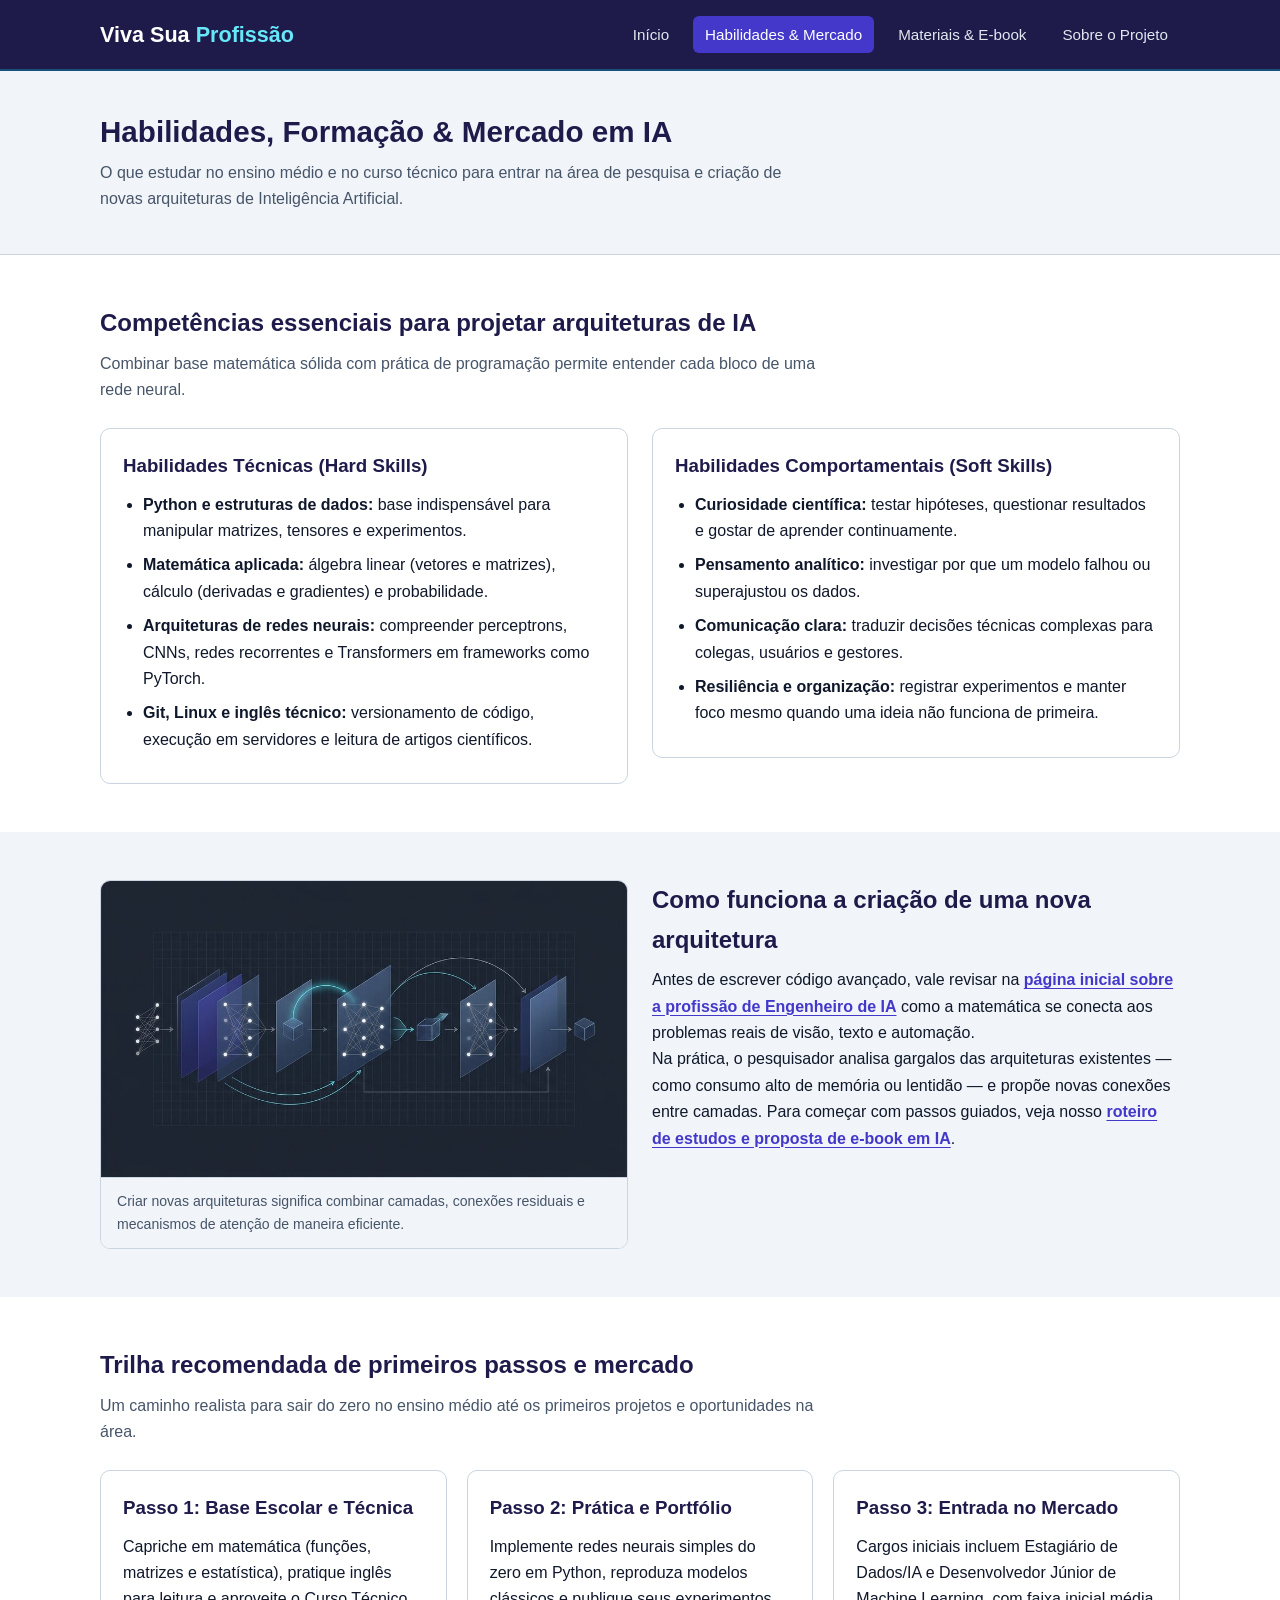
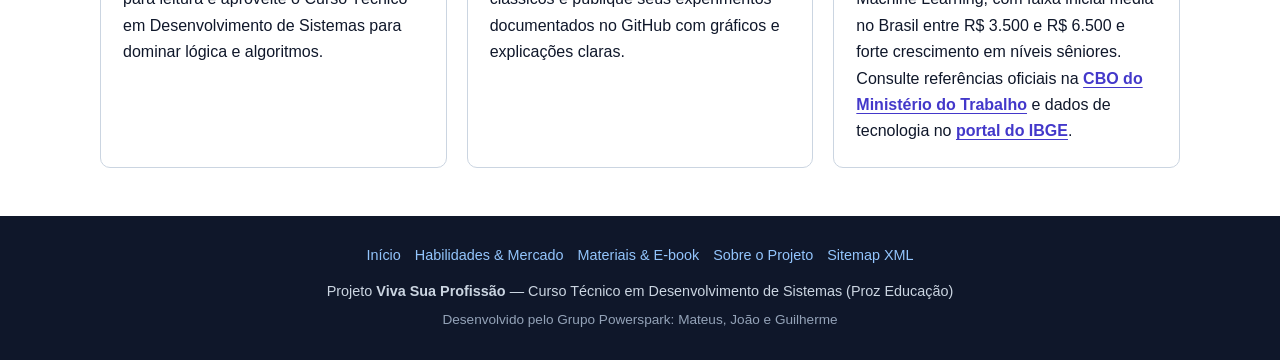
==== pages/habilidades.html @ 0f50e83a "Publica portal Viva Sua Profissao (IA e Arquiteturas) com SEO completo" ====
<!DOCTYPE html>
<html lang="pt-BR">
<head>
  <meta charset="UTF-8">
  <meta name="viewport" content="width=device-width, initial-scale=1.0">
  <title>Habilidades, Formação e Mercado de IA | Viva Sua Profissão</title>
  <meta name="description" content="Conheça as habilidades técnicas e comportamentais, a trilha de estudos, os cargos iniciais e as perspectivas do mercado para Engenheiro de IA.">
  <link rel="stylesheet" href="../css/style.css">
</head>
<body>

  <header class="topo">
    <div class="container">
      <a href="../index.html" class="logo">Viva Sua <span>Profissão</span></a>
      <nav aria-label="Menu principal">
        <ul class="menu">
          <li><a href="../index.html">Início</a></li>
          <li><a href="habilidades.html" class="ativo">Habilidades &amp; Mercado</a></li>
          <li><a href="materiais.html">Materiais &amp; E-book</a></li>
          <li><a href="sobre.html">Sobre o Projeto</a></li>
        </ul>
      </nav>
    </div>
  </header>

  <main>
    <section class="cabecalho-pagina">
      <div class="container">
        <h1>Habilidades, Formação &amp; Mercado em IA</h1>
        <p>
          O que estudar no ensino médio e no curso técnico para entrar na área de pesquisa e criação de novas arquiteturas de Inteligência Artificial.
        </p>
      </div>
    </section>

    <section class="secao">
      <div class="container">
        <h2>Competências essenciais para projetar arquiteturas de IA</h2>
        <p class="subtitulo">
          Combinar base matemática sólida com prática de programação permite entender cada bloco de uma rede neural.
        </p>

        <div class="grid-duas-colunas">
          <article class="card">
            <h3>Habilidades Técnicas (Hard Skills)</h3>
            <ul class="lista-simples">
              <li><strong>Python e estruturas de dados:</strong> base indispensável para manipular matrizes, tensores e experimentos.</li>
              <li><strong>Matemática aplicada:</strong> álgebra linear (vetores e matrizes), cálculo (derivadas e gradientes) e probabilidade.</li>
              <li><strong>Arquiteturas de redes neurais:</strong> compreender perceptrons, CNNs, redes recorrentes e Transformers em frameworks como PyTorch.</li>
              <li><strong>Git, Linux e inglês técnico:</strong> versionamento de código, execução em servidores e leitura de artigos científicos.</li>
            </ul>
          </article>

          <article class="card">
            <h3>Habilidades Comportamentais (Soft Skills)</h3>
            <ul class="lista-simples">
              <li><strong>Curiosidade científica:</strong> testar hipóteses, questionar resultados e gostar de aprender continuamente.</li>
              <li><strong>Pensamento analítico:</strong> investigar por que um modelo falhou ou superajustou os dados.</li>
              <li><strong>Comunicação clara:</strong> traduzir decisões técnicas complexas para colegas, usuários e gestores.</li>
              <li><strong>Resiliência e organização:</strong> registrar experimentos e manter foco mesmo quando uma ideia não funciona de primeira.</li>
            </ul>
          </article>
        </div>
      </div>
    </section>

    <section class="secao secao-cinza">
      <div class="container">
        <div class="grid-duas-colunas">
          <figure class="midia-destaque">
            <img
              src="../img/pesquisa-arquitetura-neural.jpg"
              alt="Diagrama esquemático de uma arquitetura de rede neural modular com camadas conectadas e fluxos de atenção em azul e ciano"
              width="960"
              height="540"
              loading="lazy"
            >
            <figcaption>
              Criar novas arquiteturas significa combinar camadas, conexões residuais e mecanismos de atenção de maneira eficiente.
            </figcaption>
          </figure>

          <div>
            <h2>Como funciona a criação de uma nova arquitetura</h2>
            <p>
              Antes de escrever código avançado, vale revisar na
              <a href="../index.html" class="link-contextual">página inicial sobre a profissão de Engenheiro de IA</a>
              como a matemática se conecta aos problemas reais de visão, texto e automação.
            </p>
            <p>
              Na prática, o pesquisador analisa gargalos das arquiteturas existentes — como consumo alto de
              memória ou lentidão — e propõe novas conexões entre camadas. Para começar com passos guiados,
              veja nosso <a href="materiais.html" class="link-contextual">roteiro de estudos e proposta de e-book em IA</a>.
            </p>
          </div>
        </div>
      </div>
    </section>

    <section class="secao">
      <div class="container">
        <h2>Trilha recomendada de primeiros passos e mercado</h2>
        <p class="subtitulo">
          Um caminho realista para sair do zero no ensino médio até os primeiros projetos e oportunidades na área.
        </p>

        <div class="grid-cards">
          <article class="card">
            <h3>Passo 1: Base Escolar e Técnica</h3>
            <p>
              Capriche em matemática (funções, matrizes e estatística), pratique inglês para leitura e
              aproveite o Curso Técnico em Desenvolvimento de Sistemas para dominar lógica e algoritmos.
            </p>
          </article>

          <article class="card">
            <h3>Passo 2: Prática e Portfólio</h3>
            <p>
              Implemente redes neurais simples do zero em Python, reproduza modelos clássicos e publique seus
              experimentos documentados no GitHub com gráficos e explicações claras.
            </p>
          </article>

          <article class="card">
            <h3>Passo 3: Entrada no Mercado</h3>
            <p>
              Cargos iniciais incluem Estagiário de Dados/IA e Desenvolvedor Júnior de Machine Learning, com
              faixa inicial média no Brasil entre R$ 3.500 e R$ 6.500 e forte crescimento em níveis sêniores.
              Consulte referências oficiais na
              <a href="https://www.gov.br/trabalho-e-emprego/pt-br/assuntos/cbo" class="link-contextual" target="_blank" rel="noopener noreferrer">CBO do Ministério do Trabalho</a>
              e dados de tecnologia no
              <a href="https://www.ibge.gov.br/" class="link-contextual" target="_blank" rel="noopener noreferrer">portal do IBGE</a>.
            </p>
          </article>
        </div>
      </div>
    </section>
  </main>

  <footer class="rodape">
    <div class="container">
      <ul class="rodape-links" aria-label="Links rápidos do rodapé">
        <li><a href="../index.html">Início</a></li>
        <li><a href="habilidades.html">Habilidades &amp; Mercado</a></li>
        <li><a href="materiais.html">Materiais &amp; E-book</a></li>
        <li><a href="sobre.html">Sobre o Projeto</a></li>
        <li><a href="../sitemap.xml">Sitemap XML</a></li>
      </ul>
      <p>Projeto <strong>Viva Sua Profissão</strong> — Curso Técnico em Desenvolvimento de Sistemas (Proz Educação)</p>
      <p class="creditos">Desenvolvido pelo Grupo Powerspark: Mateus, João e Guilherme</p>
    </div>
  </footer>

</body>
</html>
---- css/style.css ----
/* =========================================================
   PROJETO VIVA SUA PROFISSÃO — GRUPO POWERSPARK
   Profissão: Engenheiro de Inteligência Artificial (Pesquisa & Arquiteturas)
   ========================================================= */

:root {
  --cor-primaria: #4338ca;
  --cor-primaria-escura: #1e1b4b;
  --cor-destaque: #06b6d4;
  --cor-fundo: #ffffff;
  --cor-fundo-suave: #f1f5f9;
  --cor-texto: #0f172a;
  --cor-texto-suave: #475569;
  --cor-borda: #cbd5e1;
}

/* Reset básico */
* {
  margin: 0;
  padding: 0;
  box-sizing: border-box;
}

body {
  font-family: Arial, Helvetica, sans-serif;
  color: var(--cor-texto);
  background-color: var(--cor-fundo);
  line-height: 1.65;
  overflow-x: hidden;
}

img {
  max-width: 100%;
  height: auto;
  display: block;
}

.container {
  width: 90%;
  max-width: 1080px;
  margin: 0 auto;
}

/* Links contextuais dentro de parágrafos e listas */
.link-contextual {
  color: var(--cor-primaria);
  font-weight: bold;
  text-decoration: underline;
  text-underline-offset: 3px;
}

.link-contextual:hover {
  color: var(--cor-primaria-escura);
}

.secao-destaque .link-contextual {
  color: #67e8f9;
}

.secao-destaque .link-contextual:hover {
  color: #ffffff;
}

/* Cabeçalho e Navegação */
.topo {
  background-color: var(--cor-primaria-escura);
  color: #ffffff;
  padding: 16px 0;
  border-bottom: 2px solid rgba(6, 182, 212, 0.35);
}

.topo .container {
  display: flex;
  justify-content: space-between;
  align-items: center;
  flex-wrap: wrap;
  gap: 12px;
}

.logo {
  color: #ffffff;
  text-decoration: none;
  font-size: 1.35rem;
  font-weight: bold;
}

.logo span {
  color: #67e8f9;
}

.menu {
  list-style: none;
  display: flex;
  gap: 12px;
  flex-wrap: wrap;
}

.menu a {
  display: inline-block;
  color: #e2e8f0;
  text-decoration: none;
  font-size: 0.95rem;
  padding: 6px 12px;
  border-radius: 6px;
  transition: background-color 0.2s, color 0.2s;
}

.menu a:hover,
.menu a.ativo {
  background-color: var(--cor-primaria);
  color: #ffffff;
}

/* Hero (Banner Inicial) */
.hero {
  background: linear-gradient(135deg, var(--cor-primaria-escura), var(--cor-primaria));
  color: #ffffff;
  padding: 64px 0;
}

.etiqueta {
  display: inline-block;
  background-color: rgba(103, 232, 249, 0.16);
  color: #a5f3fc;
  border: 1px solid rgba(103, 232, 249, 0.35);
  padding: 4px 12px;
  border-radius: 999px;
  font-size: 0.82rem;
  font-weight: bold;
  margin-bottom: 14px;
}

.card .etiqueta {
  background-color: #e0e7ff;
  color: var(--cor-primaria-escura);
  border-color: #c7d2fe;
}

.hero h1 {
  font-size: 2.15rem;
  line-height: 1.25;
  margin-bottom: 14px;
  max-width: 780px;
}

.hero p {
  font-size: 1.08rem;
  max-width: 680px;
  margin-bottom: 24px;
  color: #e2e8f0;
}

.botoes-hero {
  display: flex;
  gap: 12px;
  flex-wrap: wrap;
}

/* Botões */
.btn {
  display: inline-block;
  padding: 11px 20px;
  border-radius: 8px;
  text-decoration: none;
  font-weight: bold;
  font-size: 0.95rem;
  border: none;
  cursor: pointer;
  transition: transform 0.15s, opacity 0.15s;
}

.btn:hover {
  opacity: 0.94;
}

.btn-primario {
  background-color: #ffffff;
  color: var(--cor-primaria-escura);
}

.secao .btn-primario,
.card .btn-primario {
  background-color: var(--cor-primaria);
  color: #ffffff;
}

.btn-secundario {
  background-color: transparent;
  color: #ffffff;
  border: 2px solid #ffffff;
}

/* Cabeçalho das Páginas Internas */
.cabecalho-pagina {
  background-color: var(--cor-fundo-suave);
  padding: 42px 0;
  border-bottom: 1px solid var(--cor-borda);
}

.cabecalho-pagina h1 {
  font-size: 1.85rem;
  line-height: 1.3;
  color: var(--cor-primaria-escura);
  margin-bottom: 8px;
}

.cabecalho-pagina p {
  color: var(--cor-texto-suave);
  max-width: 720px;
}

/* Seções e Grids */
.secao {
  padding: 48px 0;
}

.secao-cinza {
  background-color: var(--cor-fundo-suave);
}

.secao-destaque {
  background: linear-gradient(135deg, var(--cor-primaria-escura), #312e81);
  color: #ffffff;
  text-align: center;
}

.secao-destaque p {
  max-width: 660px;
  margin: 12px auto 22px;
  color: #cbd5e1;
}

.secao h2 {
  font-size: 1.5rem;
  margin-bottom: 8px;
  color: var(--cor-primaria-escura);
}

.secao-destaque h2 {
  color: #ffffff;
}

.subtitulo {
  color: var(--cor-texto-suave);
  margin-bottom: 24px;
  max-width: 720px;
}

.grid-cards {
  display: grid;
  grid-template-columns: repeat(auto-fit, minmax(min(100%, 260px), 1fr));
  gap: 20px;
  margin-top: 20px;
}

.grid-duas-colunas {
  display: grid;
  grid-template-columns: repeat(auto-fit, minmax(min(100%, 300px), 1fr));
  gap: 24px;
  align-items: start;
}

.card {
  background-color: #ffffff;
  border: 1px solid var(--cor-borda);
  border-radius: 10px;
  padding: 22px;
}

.card h2,
.card h3 {
  color: var(--cor-primaria-escura);
  margin-bottom: 10px;
}

.card p + p {
  margin-top: 10px;
}

.lista-simples {
  padding-left: 20px;
  margin-top: 10px;
}

.lista-simples li {
  margin-bottom: 8px;
}

/* Blocos de mídia otimizada */
.midia-destaque {
  background-color: #ffffff;
  border: 1px solid var(--cor-borda);
  border-radius: 10px;
  overflow: hidden;
}

.midia-destaque img {
  width: 100%;
  height: auto;
  object-fit: cover;
}

.midia-destaque figcaption {
  padding: 12px 16px;
  font-size: 0.88rem;
  color: var(--cor-texto-suave);
  background-color: var(--cor-fundo-suave);
  border-top: 1px solid var(--cor-borda);
}

/* Caixa de Banner */
.caixa-banner {
  border: 1px solid var(--cor-borda);
  background-color: var(--cor-fundo-suave);
  border-radius: 10px;
  padding: 16px;
  text-align: center;
  color: var(--cor-texto-suave);
}

.caixa-banner img {
  width: 100%;
  border-radius: 8px;
}

.caixa-banner figcaption {
  margin-top: 10px;
  font-size: 0.88rem;
}

/* Formulário simulado da Landing Page */
.form-simulado {
  display: flex;
  flex-direction: column;
  gap: 10px;
  margin-top: 14px;
}

.form-simulado label {
  font-weight: bold;
  font-size: 0.9rem;
}

.form-simulado input {
  padding: 10px;
  border: 1px solid var(--cor-borda);
  border-radius: 6px;
  font-size: 0.95rem;
  width: 100%;
}

.form-feedback {
  margin-top: 12px;
  font-size: 0.9rem;
  color: var(--cor-primaria-escura);
  font-weight: bold;
}

/* Rodapé */
.rodape {
  background-color: #0f172a;
  color: #cbd5e1;
  text-align: center;
  padding: 28px 0;
  font-size: 0.9rem;
}

.rodape-links {
  display: flex;
  justify-content: center;
  flex-wrap: wrap;
  gap: 14px;
  margin-bottom: 12px;
  list-style: none;
}

.rodape-links a {
  color: #93c5fd;
  text-decoration: none;
}

.rodape-links a:hover {
  text-decoration: underline;
}

.rodape .creditos {
  margin-top: 6px;
  font-size: 0.85rem;
  color: #94a3b8;
}

/* Responsividade Mobile */
@media (max-width: 720px) {
  .hero {
    padding: 44px 0;
  }

  .hero h1 {
    font-size: 1.65rem;
  }

  .cabecalho-pagina h1 {
    font-size: 1.5rem;
  }

  .topo .container {
    flex-direction: column;
    align-items: flex-start;
  }

  .menu {
    gap: 8px;
  }

  .menu a {
    padding: 6px 8px;
    font-size: 0.9rem;
  }
}
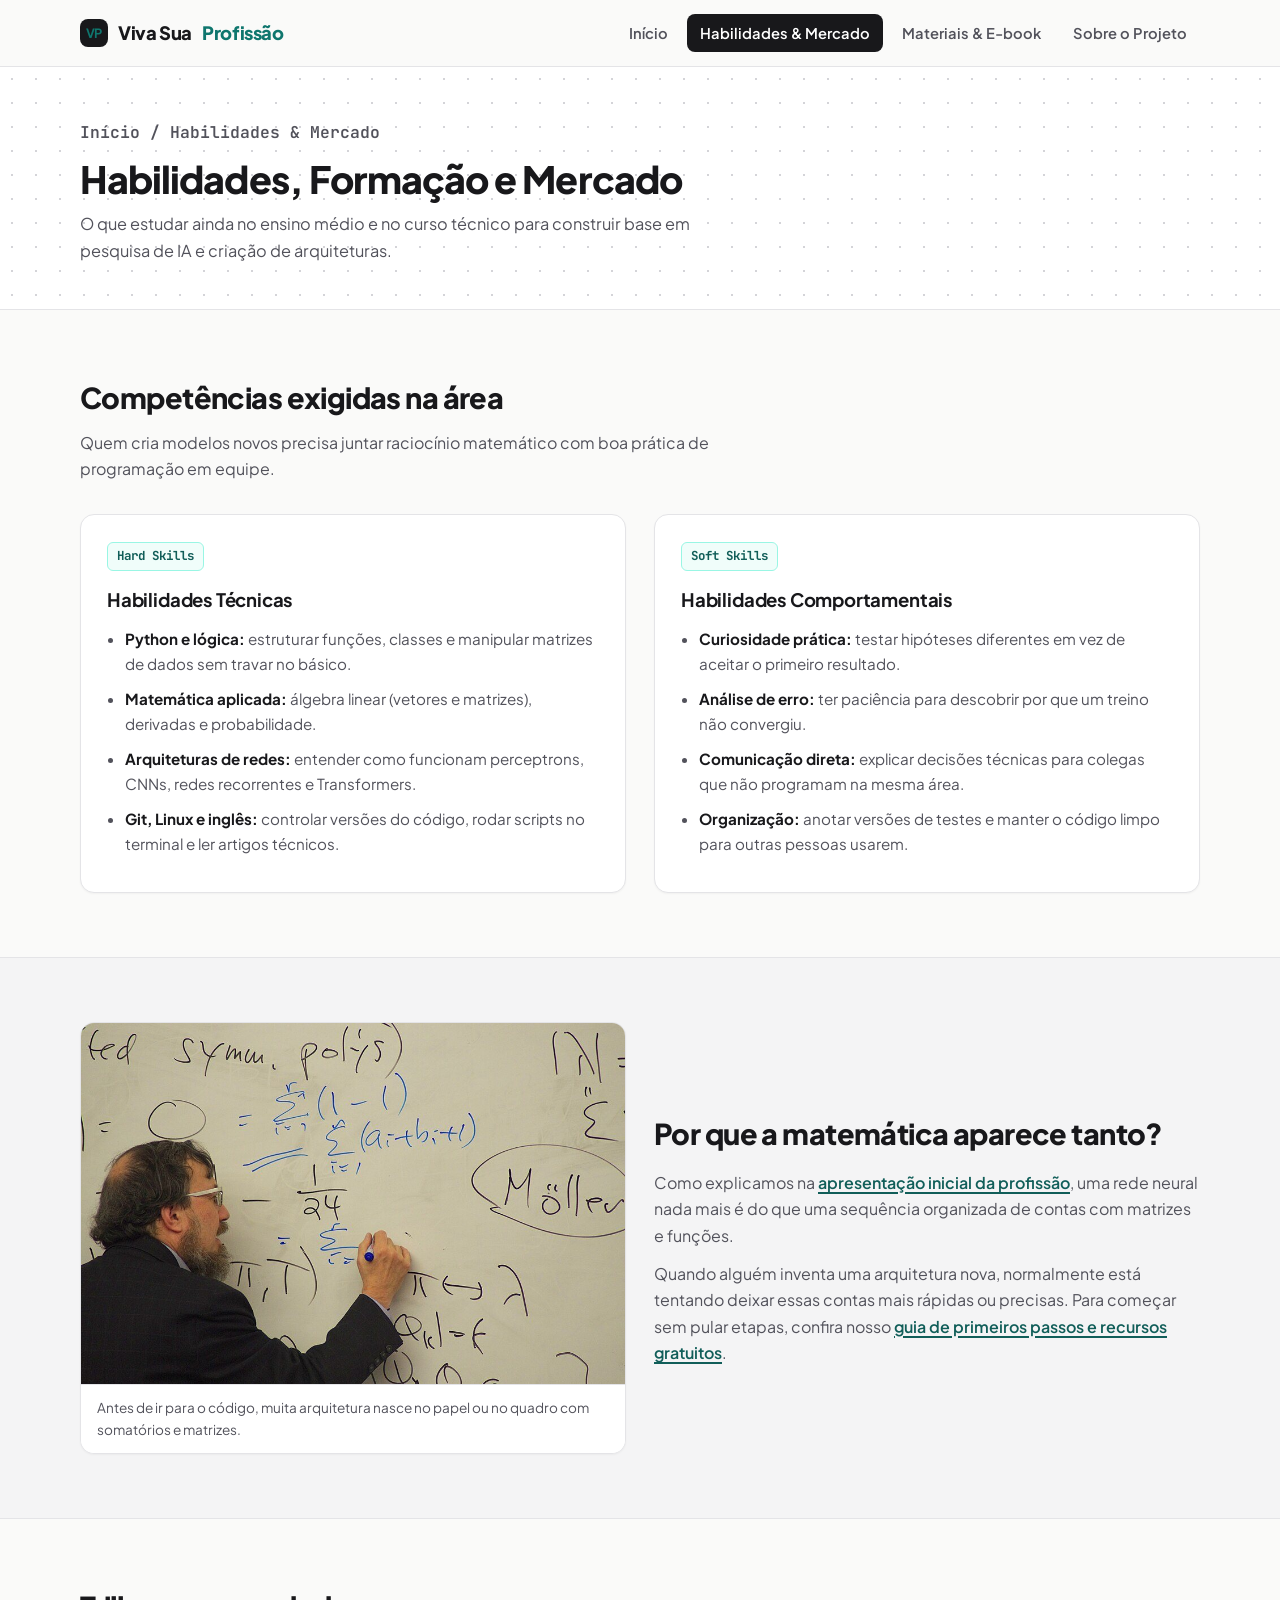
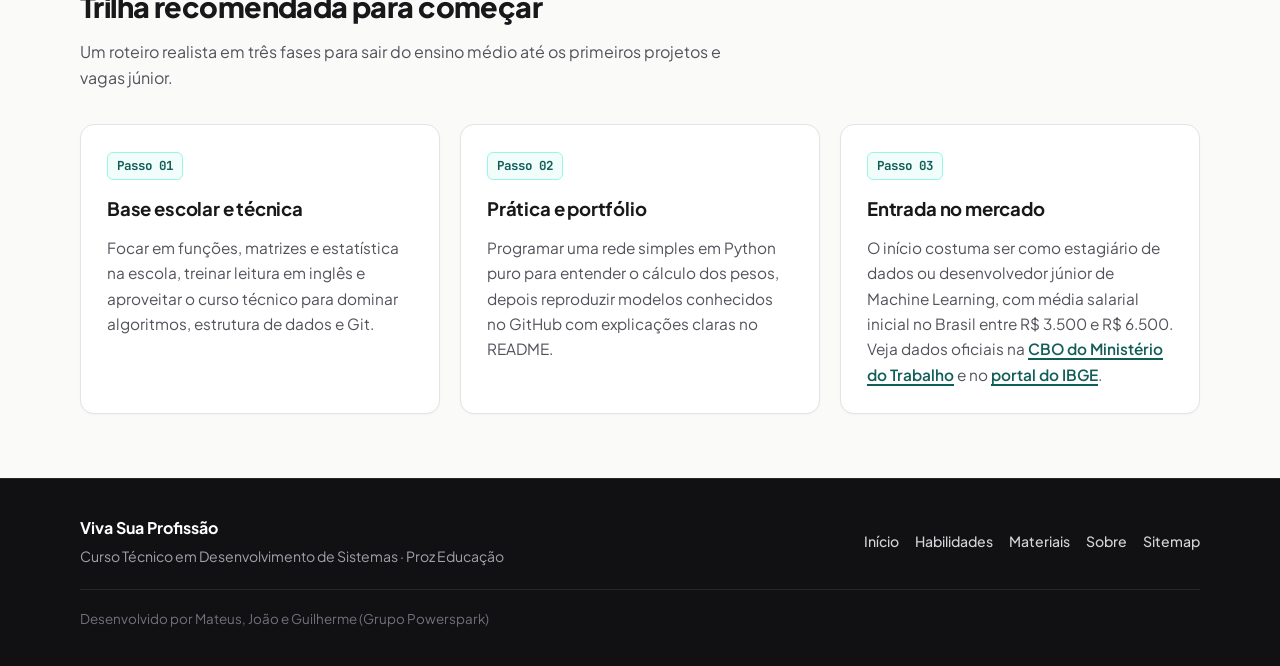
==== commit d486a91e: "Redesign moderno sem visual de IA e imagens reais otimizadas" ====
--- a/pages/habilidades.html
+++ b/pages/habilidades.html
@@ -5,13 +5,19 @@
   <meta name="viewport" content="width=device-width, initial-scale=1.0">
   <title>Habilidades, Formação e Mercado de IA | Viva Sua Profissão</title>
   <meta name="description" content="Conheça as habilidades técnicas e comportamentais, a trilha de estudos, os cargos iniciais e as perspectivas do mercado para Engenheiro de IA.">
+  <link rel="preconnect" href="https://fonts.googleapis.com">
+  <link rel="preconnect" href="https://fonts.gstatic.com" crossorigin>
+  <link href="https://fonts.googleapis.com/css2?family=JetBrains+Mono:wght@400;600&family=Plus+Jakarta+Sans:wght@400;500;600;700;800&display=swap" rel="stylesheet">
   <link rel="stylesheet" href="../css/style.css">
 </head>
 <body>
 
   <header class="topo">
     <div class="container">
-      <a href="../index.html" class="logo">Viva Sua <span>Profissão</span></a>
+      <a href="../index.html" class="logo">
+        <span class="logo-marca" aria-hidden="true">VP</span>
+        Viva Sua <span>Profissão</span>
+      </a>
       <nav aria-label="Menu principal">
         <ul class="menu">
           <li><a href="../index.html">Início</a></li>
@@ -26,38 +32,43 @@
   <main>
     <section class="cabecalho-pagina">
       <div class="container">
-        <h1>Habilidades, Formação &amp; Mercado em IA</h1>
+        <p class="trilha-pagina mono">Início / Habilidades &amp; Mercado</p>
+        <h1>Habilidades, Formação e Mercado</h1>
         <p>
-          O que estudar no ensino médio e no curso técnico para entrar na área de pesquisa e criação de novas arquiteturas de Inteligência Artificial.
+          O que estudar ainda no ensino médio e no curso técnico para construir base em pesquisa de IA e criação de arquiteturas.
         </p>
       </div>
     </section>
 
     <section class="secao">
       <div class="container">
-        <h2>Competências essenciais para projetar arquiteturas de IA</h2>
-        <p class="subtitulo">
-          Combinar base matemática sólida com prática de programação permite entender cada bloco de uma rede neural.
-        </p>
+        <div class="cabecalho-secao">
+          <h2>Competências exigidas na área</h2>
+          <p class="subtitulo">
+            Quem cria modelos novos precisa juntar raciocínio matemático com boa prática de programação em equipe.
+          </p>
+        </div>
 
-        <div class="grid-duas-colunas">
+        <div class="grid-duas-colunas topo-alinhado">
           <article class="card">
-            <h3>Habilidades Técnicas (Hard Skills)</h3>
+            <span class="card-indice">Hard Skills</span>
+            <h3>Habilidades Técnicas</h3>
             <ul class="lista-simples">
-              <li><strong>Python e estruturas de dados:</strong> base indispensável para manipular matrizes, tensores e experimentos.</li>
-              <li><strong>Matemática aplicada:</strong> álgebra linear (vetores e matrizes), cálculo (derivadas e gradientes) e probabilidade.</li>
-              <li><strong>Arquiteturas de redes neurais:</strong> compreender perceptrons, CNNs, redes recorrentes e Transformers em frameworks como PyTorch.</li>
-              <li><strong>Git, Linux e inglês técnico:</strong> versionamento de código, execução em servidores e leitura de artigos científicos.</li>
+              <li><strong>Python e lógica:</strong> estruturar funções, classes e manipular matrizes de dados sem travar no básico.</li>
+              <li><strong>Matemática aplicada:</strong> álgebra linear (vetores e matrizes), derivadas e probabilidade.</li>
+              <li><strong>Arquiteturas de redes:</strong> entender como funcionam perceptrons, CNNs, redes recorrentes e Transformers.</li>
+              <li><strong>Git, Linux e inglês:</strong> controlar versões do código, rodar scripts no terminal e ler artigos técnicos.</li>
             </ul>
           </article>
 
           <article class="card">
-            <h3>Habilidades Comportamentais (Soft Skills)</h3>
+            <span class="card-indice">Soft Skills</span>
+            <h3>Habilidades Comportamentais</h3>
             <ul class="lista-simples">
-              <li><strong>Curiosidade científica:</strong> testar hipóteses, questionar resultados e gostar de aprender continuamente.</li>
-              <li><strong>Pensamento analítico:</strong> investigar por que um modelo falhou ou superajustou os dados.</li>
-              <li><strong>Comunicação clara:</strong> traduzir decisões técnicas complexas para colegas, usuários e gestores.</li>
-              <li><strong>Resiliência e organização:</strong> registrar experimentos e manter foco mesmo quando uma ideia não funciona de primeira.</li>
+              <li><strong>Curiosidade prática:</strong> testar hipóteses diferentes em vez de aceitar o primeiro resultado.</li>
+              <li><strong>Análise de erro:</strong> ter paciência para descobrir por que um treino não convergiu.</li>
+              <li><strong>Comunicação direta:</strong> explicar decisões técnicas para colegas que não programam na mesma área.</li>
+              <li><strong>Organização:</strong> anotar versões de testes e manter o código limpo para outras pessoas usarem.</li>
             </ul>
           </article>
         </div>
@@ -69,28 +80,27 @@
         <div class="grid-duas-colunas">
           <figure class="midia-destaque">
             <img
-              src="../img/pesquisa-arquitetura-neural.jpg"
-              alt="Diagrama esquemático de uma arquitetura de rede neural modular com camadas conectadas e fluxos de atenção em azul e ciano"
+              src="../img/matematica-quadro-pesquisa.jpg"
+              alt="Pesquisador escrevendo equações e somatórios matemáticos em um quadro branco durante estudo teórico"
               width="960"
-              height="540"
+              height="636"
               loading="lazy"
             >
             <figcaption>
-              Criar novas arquiteturas significa combinar camadas, conexões residuais e mecanismos de atenção de maneira eficiente.
+              Antes de ir para o código, muita arquitetura nasce no papel ou no quadro com somatórios e matrizes.
             </figcaption>
           </figure>
 
-          <div>
-            <h2>Como funciona a criação de uma nova arquitetura</h2>
+          <div class="bloco-texto">
+            <h2>Por que a matemática aparece tanto?</h2>
             <p>
-              Antes de escrever código avançado, vale revisar na
-              <a href="../index.html" class="link-contextual">página inicial sobre a profissão de Engenheiro de IA</a>
-              como a matemática se conecta aos problemas reais de visão, texto e automação.
+              Como explicamos na <a href="../index.html" class="link-contextual">apresentação inicial da profissão</a>,
+              uma rede neural nada mais é do que uma sequência organizada de contas com matrizes e funções.
             </p>
             <p>
-              Na prática, o pesquisador analisa gargalos das arquiteturas existentes — como consumo alto de
-              memória ou lentidão — e propõe novas conexões entre camadas. Para começar com passos guiados,
-              veja nosso <a href="materiais.html" class="link-contextual">roteiro de estudos e proposta de e-book em IA</a>.
+              Quando alguém inventa uma arquitetura nova, normalmente está tentando deixar essas contas mais
+              rápidas ou precisas. Para começar sem pular etapas, confira nosso
+              <a href="materiais.html" class="link-contextual">guia de primeiros passos e recursos gratuitos</a>.
             </p>
           </div>
         </div>
@@ -99,37 +109,40 @@
 
     <section class="secao">
       <div class="container">
-        <h2>Trilha recomendada de primeiros passos e mercado</h2>
-        <p class="subtitulo">
-          Um caminho realista para sair do zero no ensino médio até os primeiros projetos e oportunidades na área.
-        </p>
+        <div class="cabecalho-secao">
+          <h2>Trilha recomendada para começar</h2>
+          <p class="subtitulo">
+            Um roteiro realista em três fases para sair do ensino médio até os primeiros projetos e vagas júnior.
+          </p>
+        </div>
 
         <div class="grid-cards">
           <article class="card">
-            <h3>Passo 1: Base Escolar e Técnica</h3>
+            <span class="card-indice">Passo 01</span>
+            <h3>Base escolar e técnica</h3>
             <p>
-              Capriche em matemática (funções, matrizes e estatística), pratique inglês para leitura e
-              aproveite o Curso Técnico em Desenvolvimento de Sistemas para dominar lógica e algoritmos.
+              Focar em funções, matrizes e estatística na escola, treinar leitura em inglês e aproveitar o curso
+              técnico para dominar algoritmos, estrutura de dados e Git.
             </p>
           </article>
 
           <article class="card">
-            <h3>Passo 2: Prática e Portfólio</h3>
+            <span class="card-indice">Passo 02</span>
+            <h3>Prática e portfólio</h3>
             <p>
-              Implemente redes neurais simples do zero em Python, reproduza modelos clássicos e publique seus
-              experimentos documentados no GitHub com gráficos e explicações claras.
+              Programar uma rede simples em Python puro para entender o cálculo dos pesos, depois reproduzir
+              modelos conhecidos no GitHub com explicações claras no README.
             </p>
           </article>
 
           <article class="card">
-            <h3>Passo 3: Entrada no Mercado</h3>
+            <span class="card-indice">Passo 03</span>
+            <h3>Entrada no mercado</h3>
             <p>
-              Cargos iniciais incluem Estagiário de Dados/IA e Desenvolvedor Júnior de Machine Learning, com
-              faixa inicial média no Brasil entre R$ 3.500 e R$ 6.500 e forte crescimento em níveis sêniores.
-              Consulte referências oficiais na
+              O início costuma ser como estagiário de dados ou desenvolvedor júnior de Machine Learning, com
+              média salarial inicial no Brasil entre R$ 3.500 e R$ 6.500. Veja dados oficiais na
               <a href="https://www.gov.br/trabalho-e-emprego/pt-br/assuntos/cbo" class="link-contextual" target="_blank" rel="noopener noreferrer">CBO do Ministério do Trabalho</a>
-              e dados de tecnologia no
-              <a href="https://www.ibge.gov.br/" class="link-contextual" target="_blank" rel="noopener noreferrer">portal do IBGE</a>.
+              e no <a href="https://www.ibge.gov.br/" class="link-contextual" target="_blank" rel="noopener noreferrer">portal do IBGE</a>.
             </p>
           </article>
         </div>
@@ -139,15 +152,20 @@
 
   <footer class="rodape">
     <div class="container">
-      <ul class="rodape-links" aria-label="Links rápidos do rodapé">
-        <li><a href="../index.html">Início</a></li>
-        <li><a href="habilidades.html">Habilidades &amp; Mercado</a></li>
-        <li><a href="materiais.html">Materiais &amp; E-book</a></li>
-        <li><a href="sobre.html">Sobre o Projeto</a></li>
-        <li><a href="../sitemap.xml">Sitemap XML</a></li>
-      </ul>
-      <p>Projeto <strong>Viva Sua Profissão</strong> — Curso Técnico em Desenvolvimento de Sistemas (Proz Educação)</p>
-      <p class="creditos">Desenvolvido pelo Grupo Powerspark: Mateus, João e Guilherme</p>
+      <div class="rodape-conteudo">
+        <div>
+          <p class="rodape-marca">Viva Sua Profissão</p>
+          <p>Curso Técnico em Desenvolvimento de Sistemas · Proz Educação</p>
+        </div>
+        <ul class="rodape-links" aria-label="Links do rodapé">
+          <li><a href="../index.html">Início</a></li>
+          <li><a href="habilidades.html">Habilidades</a></li>
+          <li><a href="materiais.html">Materiais</a></li>
+          <li><a href="sobre.html">Sobre</a></li>
+          <li><a href="../sitemap.xml">Sitemap</a></li>
+        </ul>
+      </div>
+      <p class="creditos">Desenvolvido por Mateus, João e Guilherme (Grupo Powerspark)</p>
     </div>
   </footer>
 
--- a/css/style.css
+++ b/css/style.css
@@ -1,20 +1,21 @@
-/* =========================================================
-   PROJETO VIVA SUA PROFISSÃO — GRUPO POWERSPARK
-   Profissão: Engenheiro de Inteligência Artificial (Pesquisa & Arquiteturas)
-   ========================================================= */
+/* Folha de estilos principal - Projeto Viva Sua Profissao */
 
 :root {
-  --cor-primaria: #4338ca;
-  --cor-primaria-escura: #1e1b4b;
-  --cor-destaque: #06b6d4;
-  --cor-fundo: #ffffff;
-  --cor-fundo-suave: #f1f5f9;
-  --cor-texto: #0f172a;
-  --cor-texto-suave: #475569;
-  --cor-borda: #cbd5e1;
-}
-
-/* Reset básico */
+  --bg: #fafaf9;
+  --surface: #ffffff;
+  --surface-alt: #f4f4f5;
+  --ink: #18181b;
+  --ink-muted: #52525b;
+  --border: #e4e4e7;
+  --accent: #0f766e;
+  --accent-dark: #115e59;
+  --accent-soft: #f0fdfa;
+  --accent-border: #99f6e4;
+  --shadow-sm: 0 1px 2px rgba(24, 24, 27, 0.04);
+  --shadow-md: 0 10px 28px -8px rgba(24, 24, 27, 0.08);
+  --radius: 14px;
+}
+
 * {
   margin: 0;
   padding: 0;
@@ -22,11 +23,17 @@
 }
 
 body {
-  font-family: Arial, Helvetica, sans-serif;
-  color: var(--cor-texto);
-  background-color: var(--cor-fundo);
+  font-family: "Plus Jakarta Sans", system-ui, -apple-system, "Segoe UI", Roboto, sans-serif;
+  color: var(--ink);
+  background-color: var(--bg);
   line-height: 1.65;
+  -webkit-font-smoothing: antialiased;
   overflow-x: hidden;
+}
+
+code,
+.mono {
+  font-family: "JetBrains Mono", ui-monospace, SFMono-Regular, Menlo, Consolas, monospace;
 }
 
 img {
@@ -37,36 +44,41 @@
 
 .container {
   width: 90%;
-  max-width: 1080px;
+  max-width: 1120px;
   margin: 0 auto;
 }
 
-/* Links contextuais dentro de parágrafos e listas */
+/* Links dentro de textos */
 .link-contextual {
-  color: var(--cor-primaria);
-  font-weight: bold;
+  color: var(--accent-dark);
+  font-weight: 600;
   text-decoration: underline;
+  text-decoration-thickness: 1.5px;
   text-underline-offset: 3px;
 }
 
 .link-contextual:hover {
-  color: var(--cor-primaria-escura);
-}
-
-.secao-destaque .link-contextual {
-  color: #67e8f9;
-}
-
-.secao-destaque .link-contextual:hover {
+  color: var(--ink);
+}
+
+.secao-escura .link-contextual {
+  color: #5eead4;
+}
+
+.secao-escura .link-contextual:hover {
   color: #ffffff;
 }
 
-/* Cabeçalho e Navegação */
+/* Cabecalho fixo */
 .topo {
-  background-color: var(--cor-primaria-escura);
-  color: #ffffff;
-  padding: 16px 0;
-  border-bottom: 2px solid rgba(6, 182, 212, 0.35);
+  position: sticky;
+  top: 0;
+  z-index: 40;
+  background-color: rgba(250, 250, 249, 0.92);
+  backdrop-filter: blur(10px);
+  -webkit-backdrop-filter: blur(10px);
+  border-bottom: 1px solid var(--border);
+  padding: 14px 0;
 }
 
 .topo .container {
@@ -74,80 +86,119 @@
   justify-content: space-between;
   align-items: center;
   flex-wrap: wrap;
-  gap: 12px;
+  gap: 14px;
 }
 
 .logo {
-  color: #ffffff;
+  display: inline-flex;
+  align-items: center;
+  gap: 10px;
+  color: var(--ink);
   text-decoration: none;
-  font-size: 1.35rem;
-  font-weight: bold;
+  font-size: 1.15rem;
+  font-weight: 800;
+  letter-spacing: -0.02em;
+}
+
+.logo-marca {
+  width: 28px;
+  height: 28px;
+  border-radius: 8px;
+  background-color: var(--ink);
+  color: #5eead4;
+  display: inline-flex;
+  align-items: center;
+  justify-content: center;
+  font-size: 0.8rem;
+  font-weight: 700;
 }
 
 .logo span {
-  color: #67e8f9;
+  color: var(--accent);
 }
 
 .menu {
   list-style: none;
   display: flex;
-  gap: 12px;
+  gap: 6px;
   flex-wrap: wrap;
 }
 
 .menu a {
   display: inline-block;
-  color: #e2e8f0;
+  color: var(--ink-muted);
   text-decoration: none;
-  font-size: 0.95rem;
-  padding: 6px 12px;
-  border-radius: 6px;
-  transition: background-color 0.2s, color 0.2s;
-}
-
-.menu a:hover,
+  font-size: 0.92rem;
+  font-weight: 600;
+  padding: 7px 13px;
+  border-radius: 8px;
+  transition: background-color 0.18s ease, color 0.18s ease;
+}
+
+.menu a:hover {
+  background-color: var(--surface-alt);
+  color: var(--ink);
+}
+
 .menu a.ativo {
-  background-color: var(--cor-primaria);
+  background-color: var(--ink);
   color: #ffffff;
 }
 
-/* Hero (Banner Inicial) */
+/* Hero editorial em duas colunas */
 .hero {
-  background: linear-gradient(135deg, var(--cor-primaria-escura), var(--cor-primaria));
-  color: #ffffff;
-  padding: 64px 0;
+  padding: 72px 0 64px;
+  background-color: var(--surface);
+  background-image: radial-gradient(#d4d4d8 1px, transparent 1px);
+  background-size: 26px 26px;
+  border-bottom: 1px solid var(--border);
+}
+
+.hero-grid {
+  display: grid;
+  grid-template-columns: minmax(0, 1.15fr) minmax(0, 0.85fr);
+  gap: 40px;
+  align-items: center;
+}
+
+.hero-grid > *,
+.grid-duas-colunas > *,
+.grid-cards > * {
+  min-width: 0;
 }
 
 .etiqueta {
-  display: inline-block;
-  background-color: rgba(103, 232, 249, 0.16);
-  color: #a5f3fc;
-  border: 1px solid rgba(103, 232, 249, 0.35);
-  padding: 4px 12px;
+  display: inline-flex;
+  align-items: center;
+  gap: 8px;
+  background-color: var(--accent-soft);
+  color: var(--accent-dark);
+  border: 1px solid var(--accent-border);
+  padding: 5px 12px;
   border-radius: 999px;
-  font-size: 0.82rem;
-  font-weight: bold;
-  margin-bottom: 14px;
+  font-size: 0.8rem;
+  font-weight: 700;
+  margin-bottom: 18px;
 }
 
 .card .etiqueta {
-  background-color: #e0e7ff;
-  color: var(--cor-primaria-escura);
-  border-color: #c7d2fe;
+  margin-bottom: 12px;
 }
 
 .hero h1 {
-  font-size: 2.15rem;
-  line-height: 1.25;
-  margin-bottom: 14px;
-  max-width: 780px;
-}
-
-.hero p {
-  font-size: 1.08rem;
-  max-width: 680px;
-  margin-bottom: 24px;
-  color: #e2e8f0;
+  font-size: clamp(1.95rem, 3.6vw, 2.8rem);
+  line-height: 1.15;
+  font-weight: 800;
+  letter-spacing: -0.03em;
+  color: var(--ink);
+  margin-bottom: 16px;
+}
+
+.hero-texto {
+  font-size: 1.06rem;
+  color: var(--ink-muted);
+  max-width: 560px;
+  margin-bottom: 26px;
 }
 
 .botoes-hero {
@@ -156,142 +207,288 @@
   flex-wrap: wrap;
 }
 
-/* Botões */
+/* Bloco tecnico lateral do Hero */
+.painel-codigo {
+  width: 100%;
+  max-width: 100%;
+  background-color: #18181b;
+  color: #f4f4f5;
+  border: 1px solid #27272a;
+  border-radius: var(--radius);
+  overflow: hidden;
+  box-shadow: var(--shadow-md);
+}
+
+.painel-topo {
+  display: flex;
+  justify-content: space-between;
+  align-items: center;
+  padding: 11px 16px;
+  background-color: #27272a;
+  border-bottom: 1px solid #3f3f46;
+  font-size: 0.78rem;
+  color: #a1a1aa;
+}
+
+.painel-topo strong {
+  color: #5eead4;
+  font-weight: 600;
+}
+
+.painel-codigo pre {
+  padding: 18px;
+  font-family: "JetBrains Mono", ui-monospace, Consolas, monospace;
+  font-size: 0.82rem;
+  line-height: 1.65;
+  overflow-x: auto;
+  color: #e4e4e7;
+}
+
+.c-kw { color: #5eead4; }
+.c-fn { color: #fde68a; }
+.c-cm { color: #71717a; }
+
+.painel-resumo {
+  display: grid;
+  grid-template-columns: repeat(3, 1fr);
+  border-top: 1px solid #27272a;
+  background-color: #111113;
+}
+
+.painel-item {
+  padding: 12px 14px;
+  border-right: 1px solid #27272a;
+}
+
+.painel-item:last-child {
+  border-right: none;
+}
+
+.painel-item span {
+  display: block;
+  font-size: 0.72rem;
+  color: #a1a1aa;
+}
+
+.painel-item strong {
+  font-size: 0.84rem;
+  color: #ffffff;
+  font-weight: 600;
+}
+
+/* Botoes */
 .btn {
-  display: inline-block;
-  padding: 11px 20px;
-  border-radius: 8px;
+  display: inline-flex;
+  align-items: center;
+  justify-content: center;
+  padding: 12px 20px;
+  border-radius: 10px;
   text-decoration: none;
-  font-weight: bold;
-  font-size: 0.95rem;
-  border: none;
+  font-weight: 700;
+  font-size: 0.94rem;
+  border: 1px solid transparent;
   cursor: pointer;
-  transition: transform 0.15s, opacity 0.15s;
+  transition: background-color 0.18s ease, border-color 0.18s ease, transform 0.15s ease;
 }
 
 .btn:hover {
-  opacity: 0.94;
+  transform: translateY(-1px);
 }
 
 .btn-primario {
-  background-color: #ffffff;
-  color: var(--cor-primaria-escura);
-}
-
-.secao .btn-primario,
-.card .btn-primario {
-  background-color: var(--cor-primaria);
+  background-color: var(--ink);
   color: #ffffff;
 }
 
+.btn-primario:hover {
+  background-color: #27272a;
+}
+
 .btn-secundario {
-  background-color: transparent;
-  color: #ffffff;
-  border: 2px solid #ffffff;
-}
-
-/* Cabeçalho das Páginas Internas */
+  background-color: var(--surface);
+  color: var(--ink);
+  border-color: var(--border);
+}
+
+.btn-secundario:hover {
+  background-color: var(--surface-alt);
+  border-color: #d4d4d8;
+}
+
+.secao-escura .btn-primario {
+  background-color: #5eead4;
+  color: var(--ink);
+}
+
+.secao-escura .btn-primario:hover {
+  background-color: #2dd4bf;
+}
+
+/* Cabecalho das paginas internas */
 .cabecalho-pagina {
-  background-color: var(--cor-fundo-suave);
-  padding: 42px 0;
-  border-bottom: 1px solid var(--cor-borda);
+  background-color: var(--surface);
+  background-image: radial-gradient(#d4d4d8 1px, transparent 1px);
+  background-size: 24px 24px;
+  padding: 52px 0 44px;
+  border-bottom: 1px solid var(--border);
+}
+
+.trilha-pagina {
+  font-size: 0.82rem;
+  font-weight: 600;
+  color: var(--accent-dark);
+  margin-bottom: 10px;
 }
 
 .cabecalho-pagina h1 {
-  font-size: 1.85rem;
-  line-height: 1.3;
-  color: var(--cor-primaria-escura);
-  margin-bottom: 8px;
+  font-size: clamp(1.7rem, 3vw, 2.35rem);
+  line-height: 1.2;
+  letter-spacing: -0.025em;
+  font-weight: 800;
+  color: var(--ink);
+  margin-bottom: 10px;
 }
 
 .cabecalho-pagina p {
-  color: var(--cor-texto-suave);
-  max-width: 720px;
-}
-
-/* Seções e Grids */
+  color: var(--ink-muted);
+  max-width: 680px;
+  font-size: 1.02rem;
+}
+
+/* Secoes e Grids */
 .secao {
-  padding: 48px 0;
+  padding: 64px 0;
 }
 
 .secao-cinza {
-  background-color: var(--cor-fundo-suave);
-}
-
-.secao-destaque {
-  background: linear-gradient(135deg, var(--cor-primaria-escura), #312e81);
+  background-color: var(--surface-alt);
+  border-top: 1px solid var(--border);
+  border-bottom: 1px solid var(--border);
+}
+
+.secao-escura {
+  background-color: var(--ink);
   color: #ffffff;
   text-align: center;
 }
 
-.secao-destaque p {
-  max-width: 660px;
-  margin: 12px auto 22px;
-  color: #cbd5e1;
+.secao-escura h2 {
+  color: #ffffff;
+}
+
+.secao-escura p {
+  max-width: 640px;
+  margin: 12px auto 24px;
+  color: #a1a1aa;
+}
+
+.cabecalho-secao {
+  margin-bottom: 32px;
 }
 
 .secao h2 {
-  font-size: 1.5rem;
+  font-size: clamp(1.4rem, 2.4vw, 1.8rem);
+  letter-spacing: -0.02em;
+  font-weight: 800;
   margin-bottom: 8px;
-  color: var(--cor-primaria-escura);
-}
-
-.secao-destaque h2 {
-  color: #ffffff;
+  color: var(--ink);
 }
 
 .subtitulo {
-  color: var(--cor-texto-suave);
-  margin-bottom: 24px;
-  max-width: 720px;
+  color: var(--ink-muted);
+  max-width: 680px;
 }
 
 .grid-cards {
   display: grid;
-  grid-template-columns: repeat(auto-fit, minmax(min(100%, 260px), 1fr));
+  grid-template-columns: repeat(auto-fit, minmax(min(100%, 270px), 1fr));
   gap: 20px;
-  margin-top: 20px;
 }
 
 .grid-duas-colunas {
   display: grid;
-  grid-template-columns: repeat(auto-fit, minmax(min(100%, 300px), 1fr));
-  gap: 24px;
+  grid-template-columns: repeat(auto-fit, minmax(min(100%, 320px), 1fr));
+  gap: 28px;
+  align-items: center;
+}
+
+.grid-duas-colunas.topo-alinhado {
   align-items: start;
 }
 
 .card {
-  background-color: #ffffff;
-  border: 1px solid var(--cor-borda);
-  border-radius: 10px;
-  padding: 22px;
+  background-color: var(--surface);
+  border: 1px solid var(--border);
+  border-radius: var(--radius);
+  padding: 26px;
+  box-shadow: var(--shadow-sm);
+  transition: transform 0.18s ease, box-shadow 0.18s ease, border-color 0.18s ease;
+}
+
+.card:hover {
+  transform: translateY(-2px);
+  box-shadow: var(--shadow-md);
+  border-color: #d4d4d8;
+}
+
+.card-indice {
+  display: inline-block;
+  font-family: "JetBrains Mono", monospace;
+  font-size: 0.78rem;
+  font-weight: 700;
+  color: var(--accent-dark);
+  background-color: var(--accent-soft);
+  border: 1px solid var(--accent-border);
+  padding: 3px 9px;
+  border-radius: 6px;
+  margin-bottom: 14px;
 }
 
 .card h2,
 .card h3 {
-  color: var(--cor-primaria-escura);
+  color: var(--ink);
+  font-size: 1.16rem;
+  font-weight: 700;
   margin-bottom: 10px;
+  letter-spacing: -0.01em;
+}
+
+.card p {
+  color: var(--ink-muted);
+  font-size: 0.96rem;
 }
 
 .card p + p {
+  margin-top: 12px;
+}
+
+.bloco-texto p {
+  color: var(--ink-muted);
+  margin-top: 12px;
+}
+
+.lista-simples {
+  padding-left: 18px;
   margin-top: 10px;
-}
-
-.lista-simples {
-  padding-left: 20px;
-  margin-top: 10px;
+  color: var(--ink-muted);
+  font-size: 0.95rem;
 }
 
 .lista-simples li {
-  margin-bottom: 8px;
-}
-
-/* Blocos de mídia otimizada */
+  margin-bottom: 10px;
+}
+
+.lista-simples strong {
+  color: var(--ink);
+}
+
+/* Imagens e legendas */
 .midia-destaque {
-  background-color: #ffffff;
-  border: 1px solid var(--cor-borda);
-  border-radius: 10px;
+  background-color: var(--surface);
+  border: 1px solid var(--border);
+  border-radius: var(--radius);
   overflow: hidden;
+  box-shadow: var(--shadow-sm);
 }
 
 .midia-destaque img {
@@ -302,105 +499,148 @@
 
 .midia-destaque figcaption {
   padding: 12px 16px;
-  font-size: 0.88rem;
-  color: var(--cor-texto-suave);
-  background-color: var(--cor-fundo-suave);
-  border-top: 1px solid var(--cor-borda);
-}
-
-/* Caixa de Banner */
+  font-size: 0.85rem;
+  color: var(--ink-muted);
+  background-color: var(--surface);
+  border-top: 1px solid var(--border);
+}
+
 .caixa-banner {
-  border: 1px solid var(--cor-borda);
-  background-color: var(--cor-fundo-suave);
-  border-radius: 10px;
+  background-color: var(--surface);
+  border: 1px solid var(--border);
+  border-radius: var(--radius);
   padding: 16px;
-  text-align: center;
-  color: var(--cor-texto-suave);
+  box-shadow: var(--shadow-sm);
 }
 
 .caixa-banner img {
   width: 100%;
-  border-radius: 8px;
+  border-radius: 10px;
 }
 
 .caixa-banner figcaption {
-  margin-top: 10px;
-  font-size: 0.88rem;
-}
-
-/* Formulário simulado da Landing Page */
+  margin-top: 12px;
+  font-size: 0.86rem;
+  color: var(--ink-muted);
+  text-align: center;
+}
+
+/* Formulario simulado */
 .form-simulado {
   display: flex;
   flex-direction: column;
-  gap: 10px;
-  margin-top: 14px;
+  gap: 12px;
+  margin-top: 16px;
 }
 
 .form-simulado label {
-  font-weight: bold;
+  font-weight: 600;
+  font-size: 0.88rem;
+  color: var(--ink);
+}
+
+.form-simulado input {
+  padding: 11px 13px;
+  border: 1px solid var(--border);
+  border-radius: 8px;
+  font-size: 0.95rem;
+  font-family: inherit;
+  width: 100%;
+  background-color: var(--bg);
+  transition: border-color 0.15s ease, box-shadow 0.15s ease;
+}
+
+.form-simulado input:focus {
+  outline: none;
+  border-color: var(--accent);
+  background-color: var(--surface);
+  box-shadow: 0 0 0 3px rgba(15, 118, 110, 0.14);
+}
+
+.form-feedback {
+  margin-top: 6px;
   font-size: 0.9rem;
-}
-
-.form-simulado input {
-  padding: 10px;
-  border: 1px solid var(--cor-borda);
-  border-radius: 6px;
-  font-size: 0.95rem;
-  width: 100%;
-}
-
-.form-feedback {
-  margin-top: 12px;
-  font-size: 0.9rem;
-  color: var(--cor-primaria-escura);
-  font-weight: bold;
-}
-
-/* Rodapé */
+  color: var(--accent-dark);
+  font-weight: 600;
+}
+
+/* Rodape */
 .rodape {
-  background-color: #0f172a;
-  color: #cbd5e1;
-  text-align: center;
-  padding: 28px 0;
-  font-size: 0.9rem;
+  background-color: #111113;
+  color: #a1a1aa;
+  padding: 36px 0;
+  font-size: 0.88rem;
+  border-top: 1px solid #27272a;
+}
+
+.rodape-conteudo {
+  display: flex;
+  justify-content: space-between;
+  align-items: center;
+  flex-wrap: wrap;
+  gap: 18px;
+  padding-bottom: 20px;
+  border-bottom: 1px solid #27272a;
+}
+
+.rodape-marca {
+  color: #ffffff;
+  font-weight: 700;
+  font-size: 1rem;
+  margin-bottom: 4px;
 }
 
 .rodape-links {
   display: flex;
-  justify-content: center;
   flex-wrap: wrap;
-  gap: 14px;
-  margin-bottom: 12px;
+  gap: 16px;
   list-style: none;
 }
 
 .rodape-links a {
-  color: #93c5fd;
+  color: #d4d4d8;
   text-decoration: none;
+  font-weight: 500;
 }
 
 .rodape-links a:hover {
-  text-decoration: underline;
-}
-
-.rodape .creditos {
-  margin-top: 6px;
-  font-size: 0.85rem;
-  color: #94a3b8;
-}
-
-/* Responsividade Mobile */
-@media (max-width: 720px) {
+  color: #5eead4;
+}
+
+.creditos {
+  margin-top: 18px;
+  font-size: 0.84rem;
+  color: #71717a;
+}
+
+/* Responsividade */
+@media (max-width: 860px) {
   .hero {
-    padding: 44px 0;
-  }
-
-  .hero h1 {
-    font-size: 1.65rem;
-  }
-
-  .cabecalho-pagina h1 {
-    font-size: 1.5rem;
+    padding: 48px 0;
+  }
+
+  .hero-grid {
+    grid-template-columns: 1fr;
+    gap: 28px;
+  }
+
+  .painel-resumo {
+    grid-template-columns: 1fr;
+  }
+
+  .painel-item {
+    border-right: none;
+    border-bottom: 1px solid #27272a;
+  }
+
+  .painel-item:last-child {
+    border-bottom: none;
+  }
+}
+
+@media (max-width: 640px) {
+  .secao {
+    padding: 46px 0;
   }
 
   .topo .container {
@@ -409,11 +649,26 @@
   }
 
   .menu {
-    gap: 8px;
+    width: 100%;
+    gap: 4px;
   }
 
   .menu a {
-    padding: 6px 8px;
-    font-size: 0.9rem;
-  }
-}
+    padding: 6px 10px;
+    font-size: 0.86rem;
+  }
+
+  .botoes-hero .btn {
+    width: 100%;
+  }
+
+  .painel-codigo pre {
+    font-size: 0.75rem;
+    padding: 14px;
+  }
+
+  .rodape-conteudo {
+    flex-direction: column;
+    align-items: flex-start;
+  }
+}
